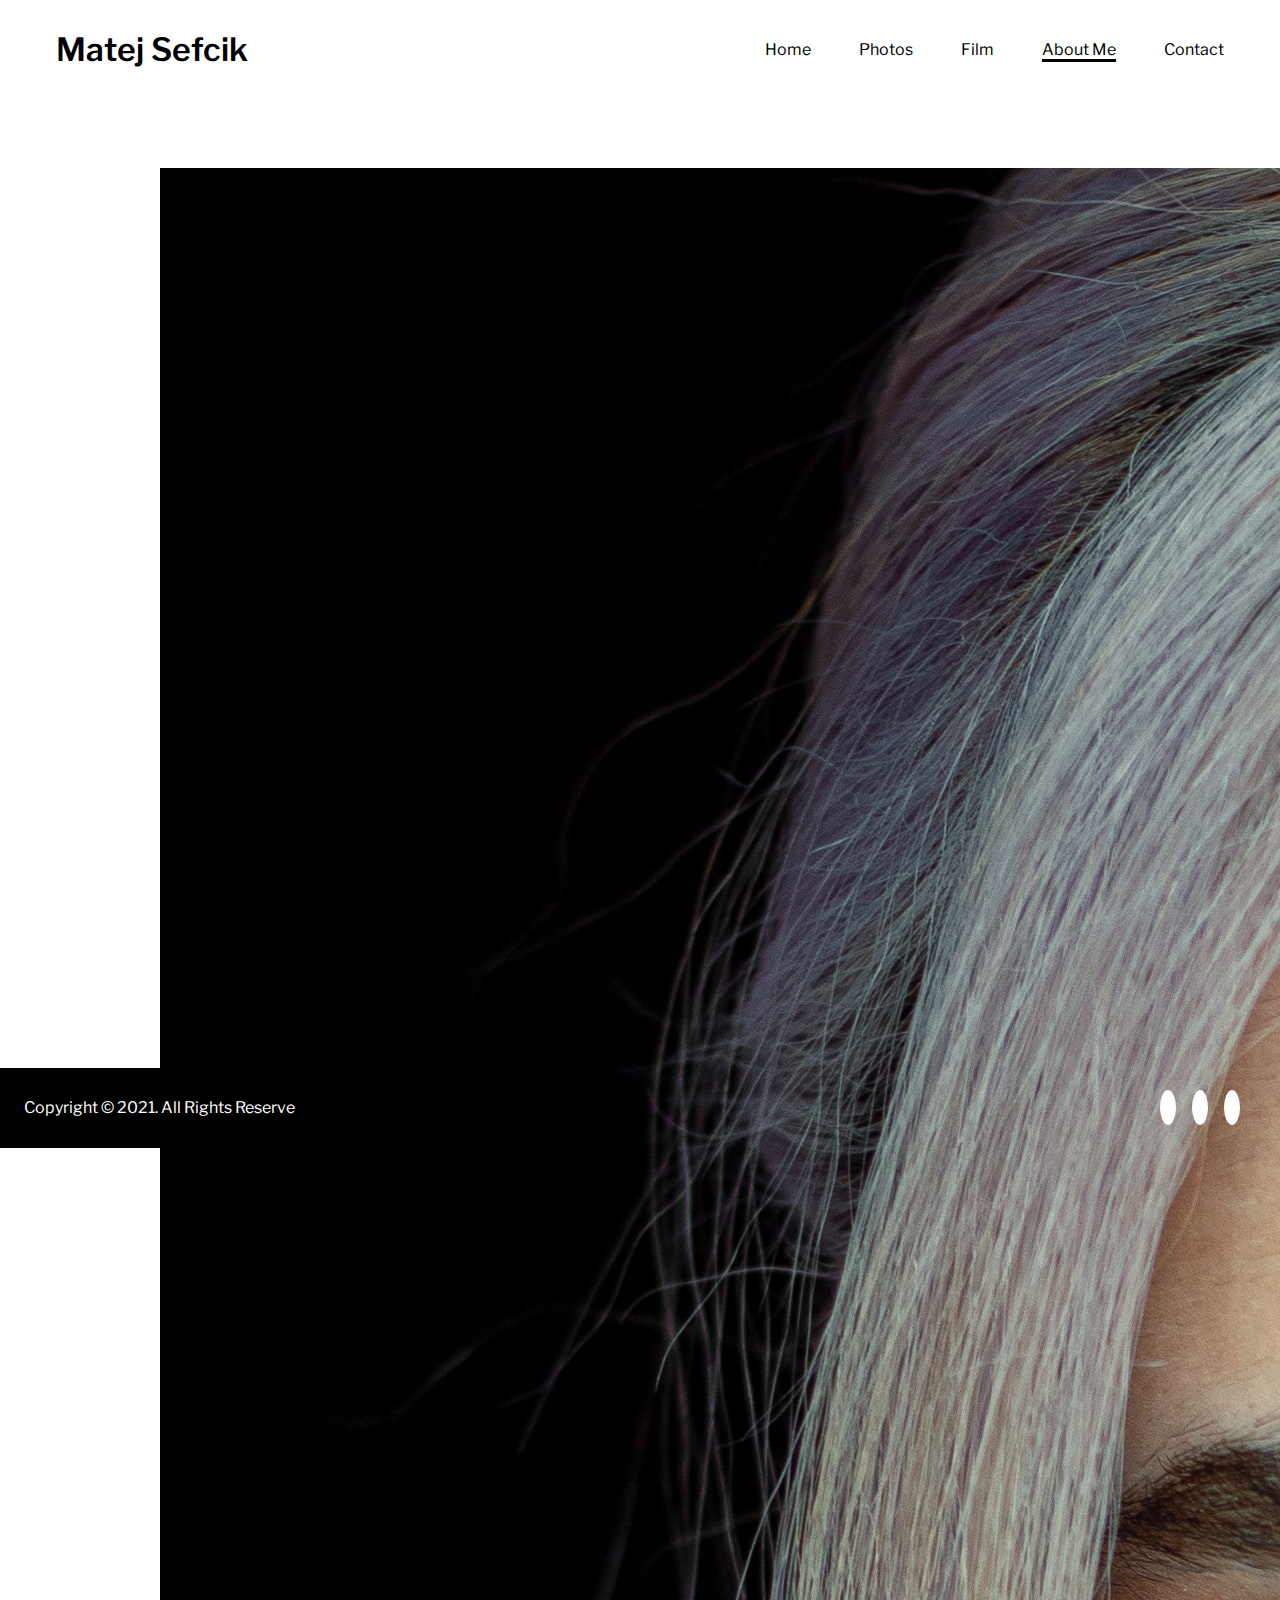
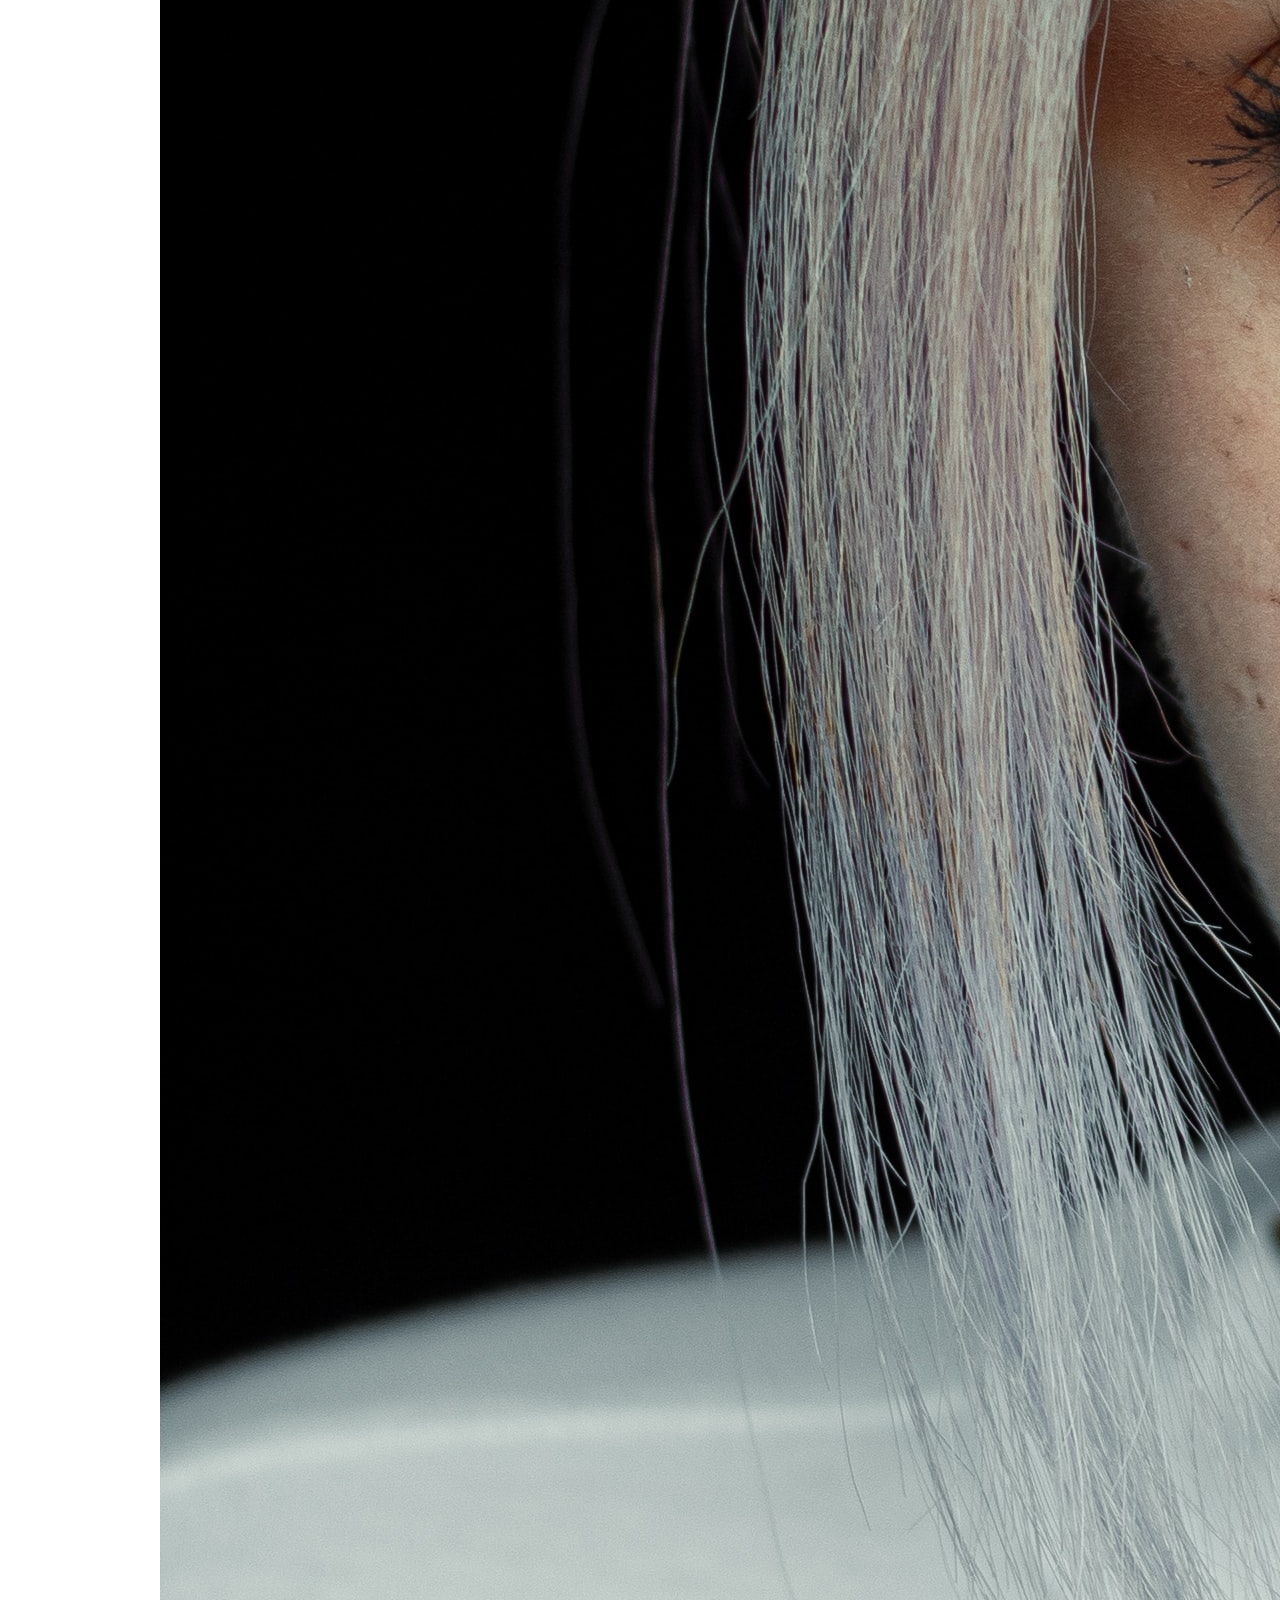
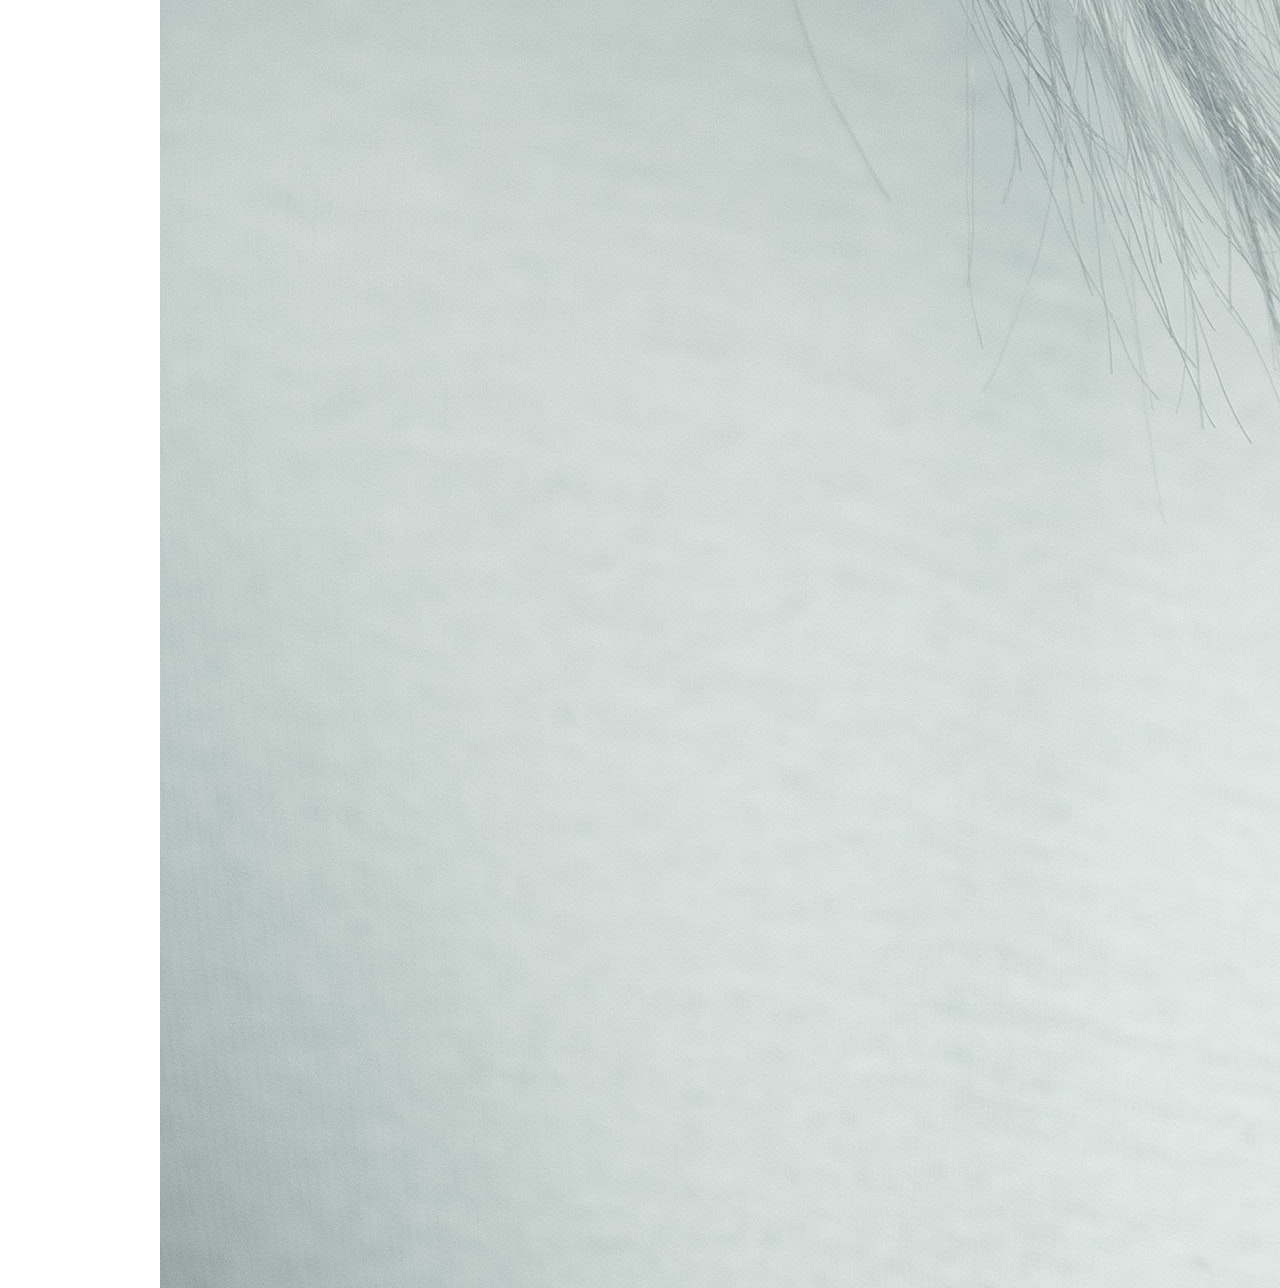
==== aboutme.html @ 53dcc044 "added media query for about me page" ====
<!DOCTYPE html>
<html lang="en">
  <head>
    <meta charset="UTF-8" />
    <meta http-equiv="X-UA-Compatible" content="IE=edge" />
    <meta name="viewport" content="width=device-width, initial-scale=1.0" />
    <!-- Fontawesome -->
    <link
      rel="stylesheet"
      href="https://pro.fontawesome.com/releases/v5.10.0/css/all.css"
      integrity="sha384-AYmEC3Yw5cVb3ZcuHtOA93w35dYTsvhLPVnYs9eStHfGJvOvKxVfELGroGkvsg+p"
      crossorigin="anonymous"
    />
    <!-- Google Fonts -->
    <link rel="preconnect" href="https://fonts.googleapis.com" />
    <link rel="preconnect" href="https://fonts.gstatic.com" crossorigin />
    <link
      href="https://fonts.googleapis.com/css2?family=Libre+Franklin:wght@100;200;300;400;600&display=swap"
      rel="stylesheet"
    />
    <!-- CSS -->
    <link rel="stylesheet" href="style.css" />
    <title>Portraits</title>
  </head>
  <body>
    <!-- Header -->
    <header id="home">
      <div class="container">
        <!-- Navbar -->
        <nav id="main-nav">
          <h1>Matej Sefcik</h1>
          <ul>
            <li><a href="index.html">Home</a></li>
            <li><a href="portraits.html">Photos</a></li>
            <li><a href="film.html">Film</a></li>
            <li><a href="#" class="current">About Me</a></li>
            <li><a href="contact.html">Contact</a></li>
          </ul>
        </nav>
      </div>
    </header>

    <!-- About Me -->
    <section id="aboutme">
      <div class="about">
        <!-- Headshot -->
        <div class="pic">
          <img src="img/portrait.jpg" alt="" />
        </div>
        <!-- About Content -->
        <div class="aboutContent">
          <h1>About Me</h1>
          <p>
            My name is Matej Sefcik and I am a 22 year old photographer and
            videographer based in New Jersey. I've always had a passion for
            documenting my life through photos and videos but it wasn't until
            recently I decided it was the career I wanted to pursue. I have a
            degree in Visual and Sound Media with a concentration in Film
            Production from Seton Hall University. My videography can be found
            on my Instagram @matsefcik as well as other content. I hope to work
            with you soon.
          </p>
        </div>
      </div>
    </section>

    <!-- Footer -->
    <footer id="main-footer">
      <div class="footer-content">
        <p>Copyright &copy; 2021. All Rights Reserve</p>
        <div class="social">
          <a href="https://www.instagram.com/matsefcik/" target="_blank"
            ><i class="fab fa-instagram"></i
          ></a>
          <a href="https://twitter.com/matsefcik" target="_blank"
            ><i class="fab fa-twitter"></i
          ></a>
          <a href="https://www.linkedin.com/in/matejsefcik/" target="_blank"
            ><i class="fab fa-linkedin"></i
          ></a>
        </div>
      </div>
    </footer>
  </body>
</html>
---- style.css ----
/* General Styles */

* {
  margin: 0;
  padding: 0;
}
body {
  font-family: "Libre Franklin", sans-serif;
  line-height: 1.6;
  background: white;
}
a {
  text-decoration: none;
  color: black;
}

ul {
  list-style: none;
}
.container {
  max-width: 1280px;
  padding: 0 1.5rem;
  margin: auto;
}

/* Navbar*/
#index {
  color: white;
  text-align: center;
  background-color: white;
  background: url("/img/background.jpg") no-repeat center right/cover;
  height: 100vh;
}
#home {
  height: 5.5rem;
  color: black;
  text-align: center;
}
#home #main-nav {
  display: flex;
  justify-content: space-between;
  align-items: center;
  padding: 0.5rem;
  color: black;
}
#home #main-nav a {
  border-bottom: 3px transparent solid;
  transition: border-color 0.5s;
  color: black;
}
#home #main-nav a:hover {
  border-color: black;
}
#home #main-nav a.current {
  border-color: black;
}
#main-nav {
  display: flex;
  justify-content: space-between;
  align-items: center;
  padding: 0.5rem;
  color: white;
}
#main-nav h1 {
  padding: 1rem 1.5rem;
  font-weight: 600;
}
#main-nav ul {
  display: flex;
}
#main-nav li {
  padding: 1rem 1.5rem;
}
#main-nav a {
  border-bottom: 3px transparent solid;
  transition: border-color 0.5s;
  color: white;
}
#main-nav a:hover {
  border-color: white;
}
#main-nav a.current {
  border-color: white;
}
.header-content {
  padding-top: 15%;
  font-size: x-large;
  color: white;
}
.btn {
  background-color: black;
  color: white;
  padding: 10px 15px;
  font-size: 15px;
  font-weight: 100;
  display: inline-block;
  margin-top: 1rem;
  cursor: pointer;
  text-decoration: none;
  border-radius: 3px;
  width: 80px;
}

/* Overview */
#overview {
  height: 100vh;
}
.content {
  display: grid;
  grid-template-columns: repeat(2, auto);
}

.content div {
  height: 50vh;
}

.content div img {
  display: block;
  width: 100%;
  height: 100%;
  object-fit: cover;
  overflow: hidden;
}
/* Overlay */
.city-scape {
  position: relative;
}
.portraits {
  position: relative;
}
.landscape {
  position: relative;
}
.automotives {
  position: relative;
}
.image__overlay {
  position: absolute;
  top: 0;
  left: 0;
  width: 100%;
  height: 100%;
  background-color: rgba(0, 0, 0, 0.6);
  color: white;
  opacity: 0;
  transition: 0.3s;
}
.image__title {
  display: flex;
  flex-direction: column;
  justify-content: center;
  align-items: center;
}
.image__overlay:hover {
  opacity: 1;
}

/* Photos */
#city,
#portraits,
#automotives,
#landscape,
#portraits h1 {
  text-align: center;
  margin-top: 5rem;
}

.photos {
  column-count: 3;
  align-items: center;
  padding: 0 5rem 3rem 5rem;
}

.photos img {
  width: 100%;
  height: auto;
  display: block;
  margin: 0 5px 10px 5px;
  cursor: pointer;
}

#close {
  color: white;
  position: absolute;
  top: 10px;
  right: 25px;
  font-size: 35px;
  font-weight: bold;
  cursor: pointer;
}

#lightbox {
  position: fixed;
  z-index: 10000;
  top: 0;
  width: 100%;
  height: 100%;
  background-color: rgba(0, 0, 0, 0.9);
  display: none;
}

#lightbox img {
  width: 50%;
  height: auto;
}

#lightbox.active {
  display: flex;
  justify-content: center;
  align-items: center;
}

/* Category Navbar */
#photomenu {
  display: flex;
  justify-content: center;
  align-items: center;
  height: 6rem;
  color: black;
  background-color: black;
}
#photomenu .photocat {
  padding: 0.5rem;
}
#photomenu ul {
  display: flex;
  justify-content: center;
  align-items: center;
}
#photomenu li {
  padding: 1rem 1.5rem;
}
#photomenu a {
  border-bottom: 3px transparent solid;
  transition: border-color 0.5s;
  color: white;
}
#photomenu a:hover {
  border-color: white;
}
#photomenu a.current {
  border-color: white;
}

/* Unsplash Photos */
#unsplash {
  margin: 20px 0 20px 0;
  text-align: center;
  background-color: white;
}
.image-container {
  column-count: 4;
}
.image-container h1 {
  margin: 20px;
}
.image-container img {
  width: 100%;
  height: auto;
  display: block;
  box-sizing: border-box;
  margin: 0 5px 10px 5px;
}

/* Film */
#film {
  text-align: center;
  height: 100vh;
}
.films {
  column-count: 3;
  align-items: center;
  padding: 3rem 5rem 3rem 5rem;
}
.films video {
  width: 100%;
  height: auto;
  display: block;
  margin: 0 5px 10px 5px;
  cursor: pointer;
}

/* About Me */
#aboutme {
  height: 100vh;
  padding: 0 5rem;
}
.about {
  display: grid;
  grid-template-columns: repeat(2, 1fr);
  margin: 5rem;
}
.pic {
  display: flex;
  justify-content: center;
}
.aboutContent {
  padding: 0 2rem;
}

/* Contact */
#contact {
  display: flex;
  align-items: center;
  justify-content: center;
  background-color: white;
  border-radius: 5px;
  height: 100vh;
}
.contactForm {
  background-color: black;
  border-radius: 5px;
  box-shadow: 0 2px 10px rgba(0, 0, 0, 0.3);
  width: 45%;
}
.contactForm h1 {
  color: white;
  text-align: center;
  margin: 20px 0;
}
.contactForm form {
  padding: 10px 70px;
}
.contactForm label {
  color: white;
  display: block;
  margin-bottom: 5px;
}
.contactForm form input {
  display: inline-block;
  width: 100%;
  padding: 10px;
  font-size: 14px;
  margin-bottom: 15px;
  box-sizing: border-box;
}
.contactForm textarea {
  width: 100%;
  height: 100px;
}

.contactForm button {
  padding: 15px;
  width: 100%;
  background-color: white;
  color: black;
  border: none;
  border-radius: 3px;
  margin: 2rem 0;
}
.contactForm button:hover {
  background-color: rgb(228, 228, 228);
}

/* Footer */
#main-footer {
  color: white;
  height: 2rem;
}
#main-footer .footer-content {
  display: flex;
  justify-content: space-between;
  background-color: black;
  height: 5rem;
  align-items: center;
  padding: 0 1.5rem;
}
#main-footer .footer-content .social .fab {
  margin-right: 1rem;
  background-color: white;
  color: black;
  border-radius: 50%;
  height: 20px;
  width: 20px;
  line-height: 20px;
  text-align: center;
  padding: 0.5rem;
}
#main-footer .footer-content .social .fab:hover {
  background: lightgray;
  color: black;
}
#main-footer .footer-content a {
  color: white;
}

/* Media Queries */

/* Smart Phones */
@media (max-width: 500px) {
  #main-nav {
    flex-direction: column;
    align-items: center;
  }
  #main-nav li {
    padding: 0.8rem;
  }
  .header-content {
    padding-top: 50%;
    line-height: normal;
    font-size: larger;
  }

  /* Photos */
  #home {
    height: 10rem;
    width: 100vw;
  }
  #home li {
    font-size: small;
  }
  #photomenu {
    height: 3rem;
    color: black;
    background-color: black;
  }
  #photomenu li {
    padding: 1rem 0.5rem;
    font-size: x-small;
  }
  #home {
    display: block;
  }
  .photos {
    height: 100vh;
    padding: 0 1rem;
    column-count: 2;
  }
  .photos img {
    margin: 1px;
  }

  /* Films */
  .films {
    height: 100vh;
    padding: 0 0.5rem;
    column-count: 2;
  }
  .films video {
    margin: 1px 1px 5px 1px;
  }

  /* About Me */
  #aboutme {
    height: 100%;
    display: flex;
    justify-content: center;
    align-items: start;
  }
  .about {
    display: grid;
    grid-template-columns: 1fr;
    margin: 1rem;
  }
  .pic img {
    width: 350px;
    height: 100%;
  }
  .aboutContent {
    padding: 1rem;
  }
  .aboutContent h1 {
    text-align: center;
  }

  /* Form */
  #contact {
    display: flex;
    align-items: center;
    justify-content: center;
    background-color: white;
    border-radius: 5px;
    height: 100vh;
  }
  /* .contactForm {
    background-color: black;
    border-radius: 5px;
    box-shadow: 0 2px 10px rgba(0, 0, 0, 0.3);
    width: 45%;
  }
  .contactForm h1 {
    color: white;
    text-align: center;
    margin: 20px 0;
  }
  .contactForm form {
    padding: 10px 70px;
  }
  .contactForm label {
    color: white;
    display: block;
    margin-bottom: 5px;
  }
  .contactForm form input {
    display: inline-block;
    width: 100%;
    padding: 10px;
    font-size: 14px;
    margin-bottom: 15px;
    box-sizing: border-box;
  }
  .contactForm textarea {
    width: 100%;
    height: 100px;
  }
  
  .contactForm button {
    padding: 15px;
    width: 100%;
    background-color: white;
    color: black;
    border: none;
    border-radius: 3px;
    margin: 2rem 0;
  }
  .contactForm button:hover {
    background-color: rgb(228, 228, 228);
  } */
}

/* Tablet */
@media (max-width: 768px) {
}
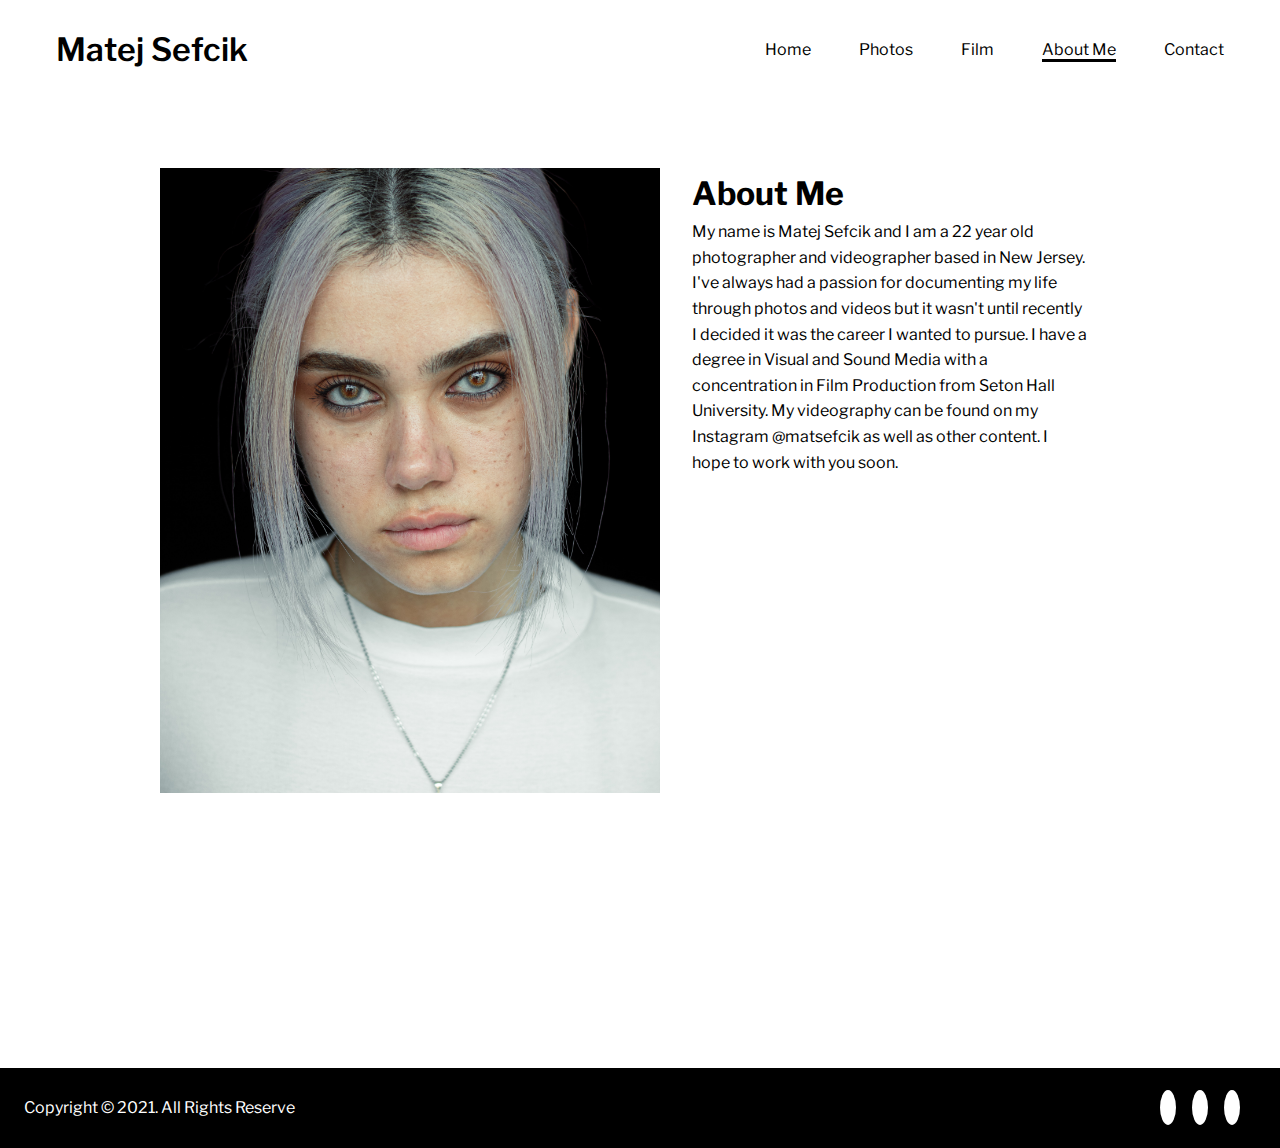
==== commit fe63fb42: "fixed all titles and cleaned up film page" ====
--- a/aboutme.html
+++ b/aboutme.html
@@ -20,7 +20,7 @@
     />
     <!-- CSS -->
     <link rel="stylesheet" href="style.css" />
-    <title>Portraits</title>
+    <title>Matej Sefcik</title>
   </head>
   <body>
     <!-- Header -->
--- a/style.css
+++ b/style.css
@@ -1,5 +1,4 @@
 /* General Styles */
-
 * {
   margin: 0;
   padding: 0;
@@ -13,7 +12,6 @@
   text-decoration: none;
   color: black;
 }
-
 ul {
   list-style: none;
 }
@@ -83,94 +81,32 @@
   border-color: white;
 }
 .header-content {
-  padding-top: 15%;
+  padding-top: 20%;
   font-size: x-large;
   color: white;
 }
-.btn {
-  background-color: black;
-  color: white;
-  padding: 10px 15px;
-  font-size: 15px;
-  font-weight: 100;
-  display: inline-block;
-  margin-top: 1rem;
-  cursor: pointer;
-  text-decoration: none;
-  border-radius: 3px;
-  width: 80px;
-}
-
-/* Overview */
-#overview {
-  height: 100vh;
-}
-.content {
-  display: grid;
-  grid-template-columns: repeat(2, auto);
-}
-
-.content div {
-  height: 50vh;
-}
-
-.content div img {
-  display: block;
-  width: 100%;
-  height: 100%;
-  object-fit: cover;
-  overflow: hidden;
-}
-/* Overlay */
-.city-scape {
-  position: relative;
-}
-.portraits {
-  position: relative;
-}
-.landscape {
-  position: relative;
-}
-.automotives {
-  position: relative;
-}
-.image__overlay {
-  position: absolute;
-  top: 0;
-  left: 0;
-  width: 100%;
-  height: 100%;
-  background-color: rgba(0, 0, 0, 0.6);
-  color: white;
-  opacity: 0;
-  transition: 0.3s;
-}
-.image__title {
-  display: flex;
-  flex-direction: column;
-  justify-content: center;
-  align-items: center;
-}
-.image__overlay:hover {
-  opacity: 1;
+/* Media Query */
+@media (max-width: 500px) {
+  #main-nav {
+    flex-direction: column;
+    align-items: center;
+  }
+  #main-nav li {
+    padding: 0.8rem;
+  }
+  .header-content {
+    padding-top: 50%;
+    line-height: normal;
+    font-size: larger;
+  }
 }
 
 /* Photos */
-#city,
-#portraits,
-#automotives,
-#landscape,
-#portraits h1 {
-  text-align: center;
-  margin-top: 5rem;
-}
-
 .photos {
   column-count: 3;
   align-items: center;
   padding: 0 5rem 3rem 5rem;
 }
-
 .photos img {
   width: 100%;
   height: auto;
@@ -178,7 +114,6 @@
   margin: 0 5px 10px 5px;
   cursor: pointer;
 }
-
 #close {
   color: white;
   position: absolute;
@@ -188,7 +123,6 @@
   font-weight: bold;
   cursor: pointer;
 }
-
 #lightbox {
   position: fixed;
   z-index: 10000;
@@ -198,19 +132,16 @@
   background-color: rgba(0, 0, 0, 0.9);
   display: none;
 }
-
 #lightbox img {
   width: 50%;
   height: auto;
 }
-
 #lightbox.active {
   display: flex;
   justify-content: center;
   align-items: center;
 }
-
-/* Category Navbar */
+/* Photos Category Navbar */
 #photomenu {
   display: flex;
   justify-content: center;
@@ -218,6 +149,7 @@
   height: 6rem;
   color: black;
   background-color: black;
+  margin-bottom: 2rem;
 }
 #photomenu .photocat {
   padding: 0.5rem;
@@ -241,25 +173,35 @@
 #photomenu a.current {
   border-color: white;
 }
-
-/* Unsplash Photos */
-#unsplash {
-  margin: 20px 0 20px 0;
-  text-align: center;
-  background-color: white;
-}
-.image-container {
-  column-count: 4;
-}
-.image-container h1 {
-  margin: 20px;
-}
-.image-container img {
-  width: 100%;
-  height: auto;
-  display: block;
-  box-sizing: border-box;
-  margin: 0 5px 10px 5px;
+/* Media Query */
+@media (max-width: 500px) {
+  #home {
+    height: 10rem;
+    width: 100vw;
+  }
+  #home li {
+    font-size: small;
+  }
+  #photomenu {
+    height: 3rem;
+    color: black;
+    background-color: black;
+  }
+  #photomenu li {
+    padding: 1rem 0.5rem;
+    font-size: x-small;
+  }
+  #home {
+    display: block;
+  }
+  .photos {
+    height: 100vh;
+    padding: 0 1rem;
+    column-count: 2;
+  }
+  .photos img {
+    margin: 1px;
+  }
 }
 
 /* Film */
@@ -279,6 +221,17 @@
   margin: 0 5px 10px 5px;
   cursor: pointer;
 }
+/* Media Query */
+@media (max-width: 500px) {
+  .films {
+    height: 100vh;
+    padding: 0 0.5rem;
+    column-count: 2;
+  }
+  .films video {
+    margin: 1px 1px 5px 1px;
+  }
+}
 
 /* About Me */
 #aboutme {
@@ -294,8 +247,36 @@
   display: flex;
   justify-content: center;
 }
+.pic img {
+  width: 500px;
+  height: auto;
+}
 .aboutContent {
   padding: 0 2rem;
+}
+/* Media Query */
+@media (max-width: 500px) {
+  #aboutme {
+    height: 100%;
+    display: flex;
+    justify-content: center;
+    align-items: start;
+  }
+  .about {
+    display: grid;
+    grid-template-columns: 1fr;
+    margin: 1rem;
+  }
+  .pic img {
+    width: 350px;
+    height: 100%;
+  }
+  .aboutContent {
+    padding: 1rem;
+  }
+  .aboutContent h1 {
+    text-align: center;
+  }
 }
 
 /* Contact */
@@ -338,7 +319,6 @@
   width: 100%;
   height: 100px;
 }
-
 .contactForm button {
   padding: 15px;
   width: 100%;
@@ -350,6 +330,29 @@
 }
 .contactForm button:hover {
   background-color: rgb(228, 228, 228);
+}
+/* Media Query */
+@media (max-width: 500px) {
+  #contact {
+    align-items: start;
+    justify-content: center;
+    margin-top: 2rem;
+  }
+  .contactForm {
+    width: 350px;
+  }
+  .contactForm h1 {
+    margin: 15px 0;
+  }
+  .contactForm form {
+    padding: 1rem;
+  }
+  .contactForm form input {
+    padding: 8px;
+  }
+  .contactForm button {
+    margin: 1rem 0;
+  }
 }
 
 /* Footer */
@@ -383,141 +386,17 @@
 #main-footer .footer-content a {
   color: white;
 }
-
-/* Media Queries */
-
-/* Smart Phones */
-@media (max-width: 500px) {
-  #main-nav {
+/* Media Query */
+@media (max-width: 500px) {
+  #main-footer {
+    height: 6rem;
+  }
+  #main-footer .footer-content {
     flex-direction: column;
-    align-items: center;
-  }
-  #main-nav li {
-    padding: 0.8rem;
-  }
-  .header-content {
-    padding-top: 50%;
-    line-height: normal;
-    font-size: larger;
-  }
-
-  /* Photos */
-  #home {
-    height: 10rem;
-    width: 100vw;
-  }
-  #home li {
-    font-size: small;
-  }
-  #photomenu {
-    height: 3rem;
-    color: black;
-    background-color: black;
-  }
-  #photomenu li {
-    padding: 1rem 0.5rem;
-    font-size: x-small;
-  }
-  #home {
-    display: block;
-  }
-  .photos {
-    height: 100vh;
-    padding: 0 1rem;
-    column-count: 2;
-  }
-  .photos img {
-    margin: 1px;
-  }
-
-  /* Films */
-  .films {
-    height: 100vh;
-    padding: 0 0.5rem;
-    column-count: 2;
-  }
-  .films video {
-    margin: 1px 1px 5px 1px;
-  }
-
-  /* About Me */
-  #aboutme {
-    height: 100%;
-    display: flex;
     justify-content: center;
-    align-items: start;
-  }
-  .about {
-    display: grid;
-    grid-template-columns: 1fr;
-    margin: 1rem;
-  }
-  .pic img {
-    width: 350px;
-    height: 100%;
-  }
-  .aboutContent {
-    padding: 1rem;
-  }
-  .aboutContent h1 {
-    text-align: center;
-  }
-
-  /* Form */
-  #contact {
-    display: flex;
-    align-items: center;
-    justify-content: center;
-    background-color: white;
-    border-radius: 5px;
-    height: 100vh;
-  }
-  /* .contactForm {
-    background-color: black;
-    border-radius: 5px;
-    box-shadow: 0 2px 10px rgba(0, 0, 0, 0.3);
-    width: 45%;
-  }
-  .contactForm h1 {
-    color: white;
-    text-align: center;
-    margin: 20px 0;
-  }
-  .contactForm form {
-    padding: 10px 70px;
-  }
-  .contactForm label {
-    color: white;
-    display: block;
-    margin-bottom: 5px;
-  }
-  .contactForm form input {
-    display: inline-block;
-    width: 100%;
-    padding: 10px;
-    font-size: 14px;
-    margin-bottom: 15px;
-    box-sizing: border-box;
-  }
-  .contactForm textarea {
-    width: 100%;
-    height: 100px;
-  }
-  
-  .contactForm button {
-    padding: 15px;
-    width: 100%;
-    background-color: white;
-    color: black;
-    border: none;
-    border-radius: 3px;
-    margin: 2rem 0;
-  }
-  .contactForm button:hover {
-    background-color: rgb(228, 228, 228);
-  } */
-}
-
-/* Tablet */
-@media (max-width: 768px) {
-}
+    height: 6rem;
+  }
+  #main-footer .footer-content .social .fab {
+    margin-top: 0.5rem;
+  }
+}
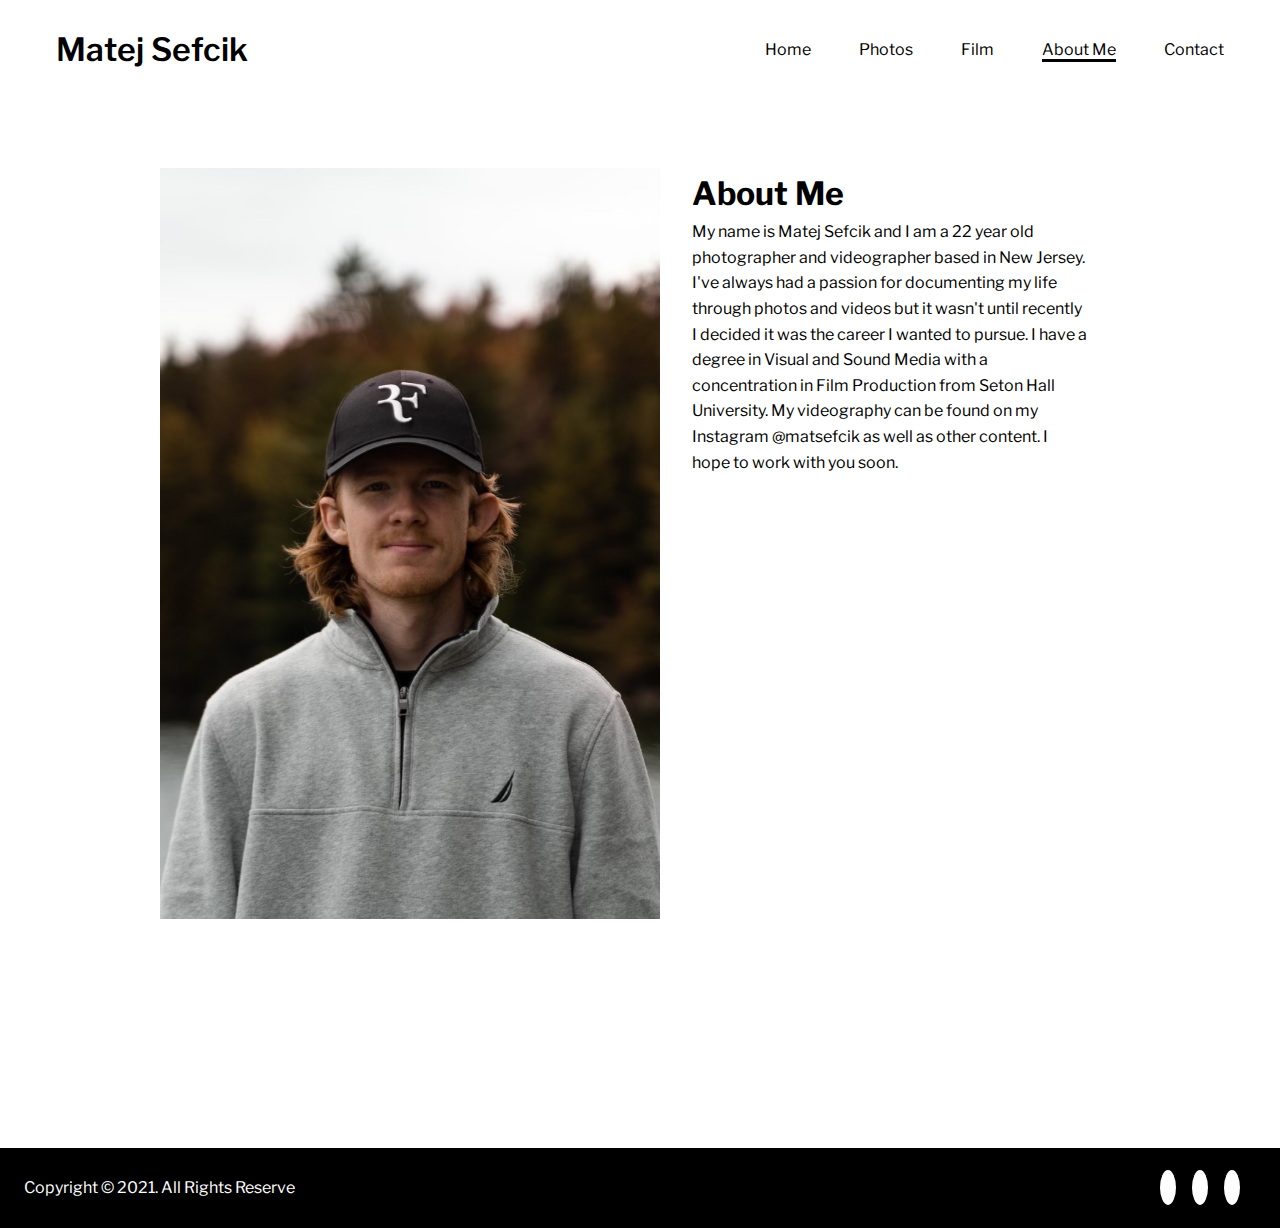
==== commit b0394f68: "added loading lazy on city page" ====
--- a/aboutme.html
+++ b/aboutme.html
@@ -45,7 +45,7 @@
       <div class="about">
         <!-- Headshot -->
         <div class="pic">
-          <img src="img/portrait.jpg" alt="" />
+          <img src="img/matejPic.jpg" alt="" />
         </div>
         <!-- About Content -->
         <div class="aboutContent">
--- a/style.css
+++ b/style.css
@@ -81,7 +81,7 @@
   border-color: white;
 }
 .header-content {
-  padding-top: 20%;
+  padding-top: 10%;
   font-size: x-large;
   color: white;
 }
@@ -195,12 +195,12 @@
     display: block;
   }
   .photos {
-    height: 100vh;
+    height: 100%;
     padding: 0 1rem;
     column-count: 2;
   }
   .photos img {
-    margin: 1px;
+    margin: 1px 1px 5px 1px;
   }
 }
 
@@ -367,6 +367,7 @@
   height: 5rem;
   align-items: center;
   padding: 0 1.5rem;
+  margin-top: 5rem;
 }
 #main-footer .footer-content .social .fab {
   margin-right: 1rem;
@@ -390,6 +391,7 @@
 @media (max-width: 500px) {
   #main-footer {
     height: 6rem;
+    margin-top: 1rem;
   }
   #main-footer .footer-content {
     flex-direction: column;
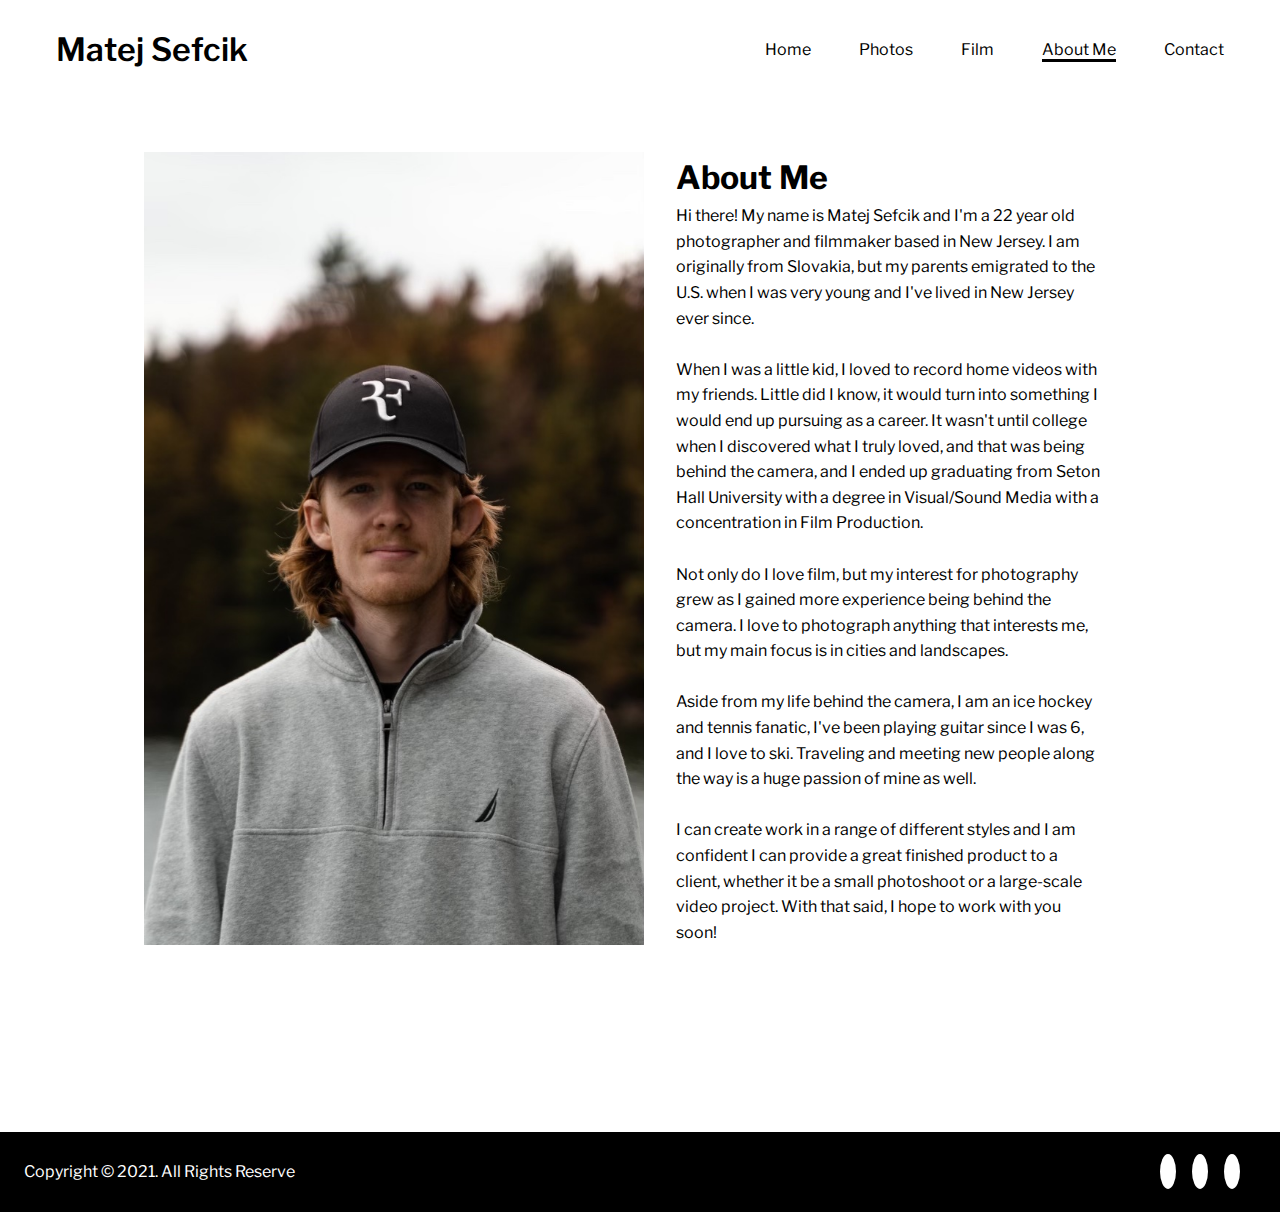
==== commit 896a9ff8: "changed about me bio and styling" ====
--- a/aboutme.html
+++ b/aboutme.html
@@ -51,14 +51,40 @@
         <div class="aboutContent">
           <h1>About Me</h1>
           <p>
-            My name is Matej Sefcik and I am a 22 year old photographer and
-            videographer based in New Jersey. I've always had a passion for
-            documenting my life through photos and videos but it wasn't until
-            recently I decided it was the career I wanted to pursue. I have a
-            degree in Visual and Sound Media with a concentration in Film
-            Production from Seton Hall University. My videography can be found
-            on my Instagram @matsefcik as well as other content. I hope to work
-            with you soon.
+            Hi there! My name is Matej Sefcik and I'm a 22 year old photographer
+            and filmmaker based in New Jersey. I am originally from Slovakia,
+            but my parents emigrated to the U.S. when I was very young and I've
+            lived in New Jersey ever since.
+          </p>
+          <br />
+          <p>
+            When I was a little kid, I loved to record home videos with my
+            friends. Little did I know, it would turn into something I would end
+            up pursuing as a career. It wasn't until college when I discovered
+            what I truly loved, and that was being behind the camera, and I
+            ended up graduating from Seton Hall University with a degree in
+            Visual/Sound Media with a concentration in Film Production.
+          </p>
+          <br />
+          <p>
+            Not only do I love film, but my interest for photography grew as I
+            gained more experience being behind the camera. I love to photograph
+            anything that interests me, but my main focus is in cities and
+            landscapes.
+          </p>
+          <br />
+          <p>
+            Aside from my life behind the camera, I am an ice hockey and
+            tennis fanatic, I've been playing guitar since I was 6, and I love
+            to ski. Traveling and meeting new people along the way is a huge
+            passion of mine as well.
+          </p>
+          <br />
+          <p>
+            I can create work in a range of different styles and I am confident
+            I can provide a great finished product to a client, whether it be a
+            small photoshoot or a large-scale video project. With that said, I
+            hope to work with you soon!
           </p>
         </div>
       </div>
--- a/style.css
+++ b/style.css
@@ -26,7 +26,7 @@
   color: white;
   text-align: center;
   background-color: white;
-  background: url("/img/background.jpg") no-repeat center right/cover;
+  background: url("/img/home.jpg") no-repeat center right/cover;
   height: 100vh;
 }
 #home {
@@ -83,6 +83,10 @@
 .header-content {
   padding-top: 10%;
   font-size: x-large;
+  color: white;
+}
+.header-content h6 {
+  font-weight: 200;
   color: white;
 }
 /* Media Query */
@@ -241,7 +245,7 @@
 .about {
   display: grid;
   grid-template-columns: repeat(2, 1fr);
-  margin: 5rem;
+  margin: 4rem;
 }
 .pic {
   display: flex;
@@ -253,6 +257,9 @@
 }
 .aboutContent {
   padding: 0 2rem;
+}
+.aboutContent p {
+  text-align: left;
 }
 /* Media Query */
 @media (max-width: 500px) {
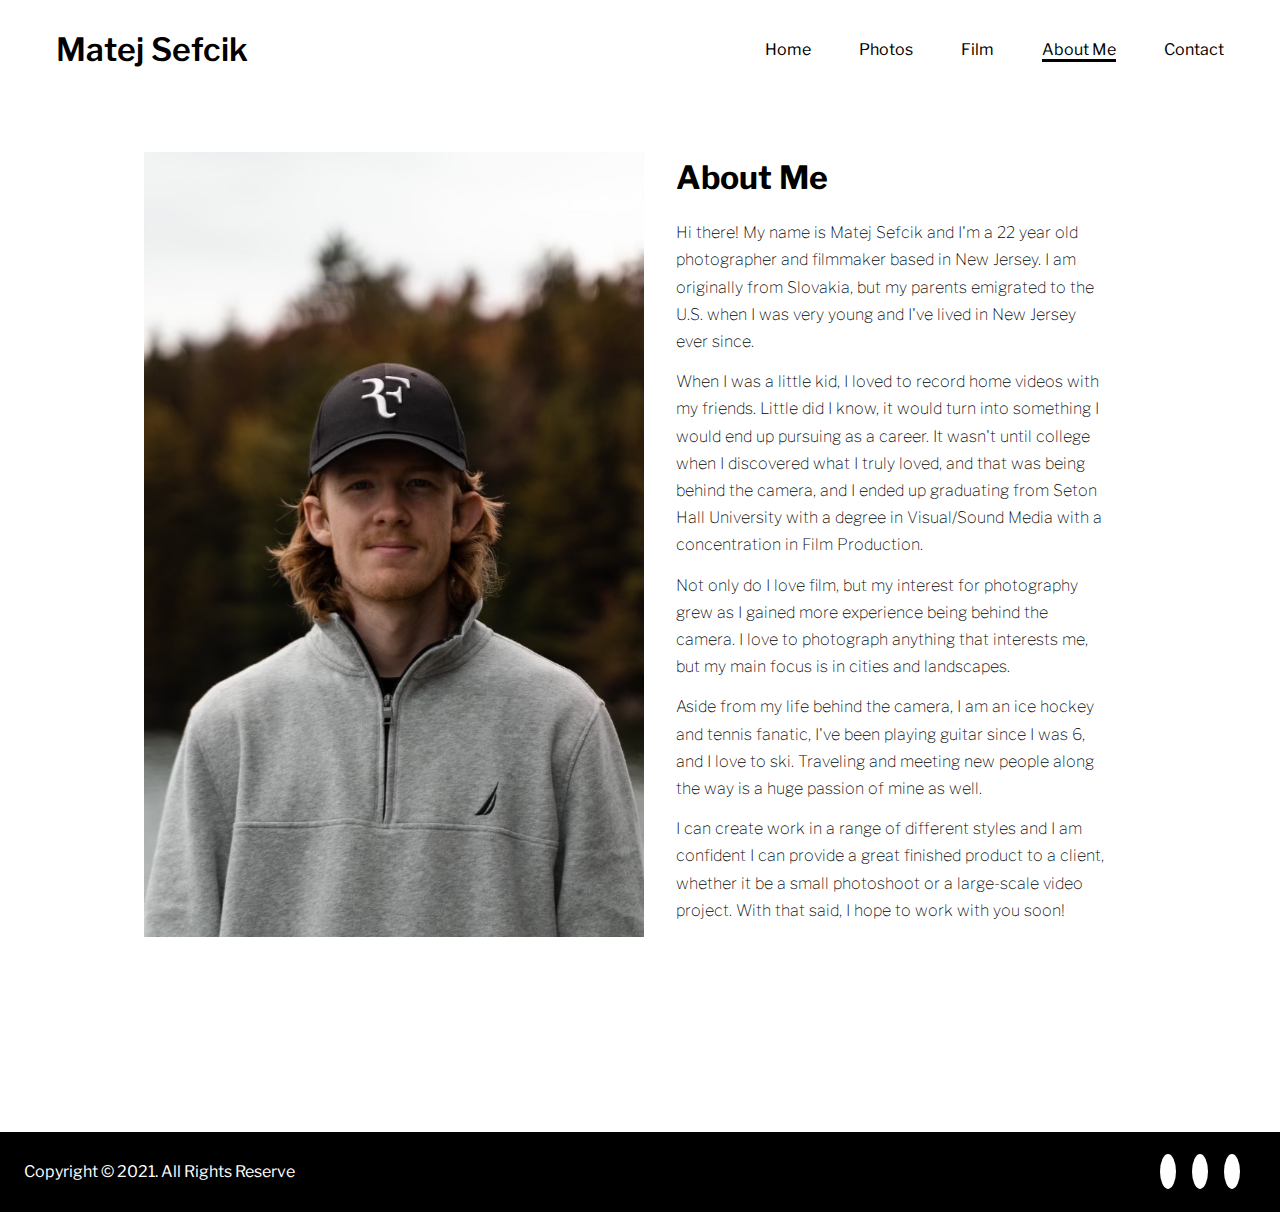
==== commit c88328ce: "changed about me page" ====
--- a/aboutme.html
+++ b/aboutme.html
@@ -56,7 +56,6 @@
             but my parents emigrated to the U.S. when I was very young and I've
             lived in New Jersey ever since.
           </p>
-          <br />
           <p>
             When I was a little kid, I loved to record home videos with my
             friends. Little did I know, it would turn into something I would end
@@ -65,21 +64,18 @@
             ended up graduating from Seton Hall University with a degree in
             Visual/Sound Media with a concentration in Film Production.
           </p>
-          <br />
           <p>
             Not only do I love film, but my interest for photography grew as I
             gained more experience being behind the camera. I love to photograph
             anything that interests me, but my main focus is in cities and
             landscapes.
           </p>
-          <br />
           <p>
             Aside from my life behind the camera, I am an ice hockey and
             tennis fanatic, I've been playing guitar since I was 6, and I love
             to ski. Traveling and meeting new people along the way is a huge
             passion of mine as well.
           </p>
-          <br />
           <p>
             I can create work in a range of different styles and I am confident
             I can provide a great finished product to a client, whether it be a
--- a/style.css
+++ b/style.css
@@ -26,7 +26,7 @@
   color: white;
   text-align: center;
   background-color: white;
-  background: url("/img/home.jpg") no-repeat center right/cover;
+  background: url("/img/home.jpg") no-repeat center left/cover;
   height: 100vh;
 }
 #home {
@@ -81,16 +81,34 @@
   border-color: white;
 }
 .header-content {
-  padding-top: 10%;
+  padding-top: 3%;
   font-size: x-large;
   color: white;
+  display: flex;
+  flex-direction: column;
+  justify-content: center;
+  align-items: center;
+}
+.boxOne {
+  width: 60%;
+  background-color: rgba(255, 255, 255, 0.9);
+  color: black;
+  margin-bottom: 0.5rem;
+}
+.boxTwo {
+  width: 50%;
+  background-color: rgba(255, 255, 255, 0.9);
+  color: black;
 }
 .header-content h6 {
   font-weight: 200;
-  color: white;
-}
-/* Media Query */
-@media (max-width: 500px) {
+  color: black;
+}
+/* Media Query */
+@media (max-width: 500px) {
+  #index {
+    background-size: 350%;
+  }
   #main-nav {
     flex-direction: column;
     align-items: center;
@@ -99,9 +117,15 @@
     padding: 0.8rem;
   }
   .header-content {
-    padding-top: 50%;
+    padding-top: 20%;
     line-height: normal;
-    font-size: larger;
+    font-size: medium;
+  }
+  .boxOne {
+    width: 80%;
+  }
+  .boxTwo {
+    width: 70%;
   }
 }
 
@@ -109,13 +133,13 @@
 .photos {
   column-count: 3;
   align-items: center;
-  padding: 0 5rem 3rem 5rem;
+  padding: 0 4rem 3rem 4rem;
 }
 .photos img {
   width: 100%;
   height: auto;
   display: block;
-  margin: 0 5px 10px 5px;
+  margin: 0 1px 10px 1px;
   cursor: pointer;
 }
 #close {
@@ -258,8 +282,14 @@
 .aboutContent {
   padding: 0 2rem;
 }
+.aboutContent h1 {
+  margin-bottom: 1rem;
+}
 .aboutContent p {
   text-align: left;
+  line-height: 1.7em;
+  margin-bottom: 13px;
+  font-weight: 100;
 }
 /* Media Query */
 @media (max-width: 500px) {
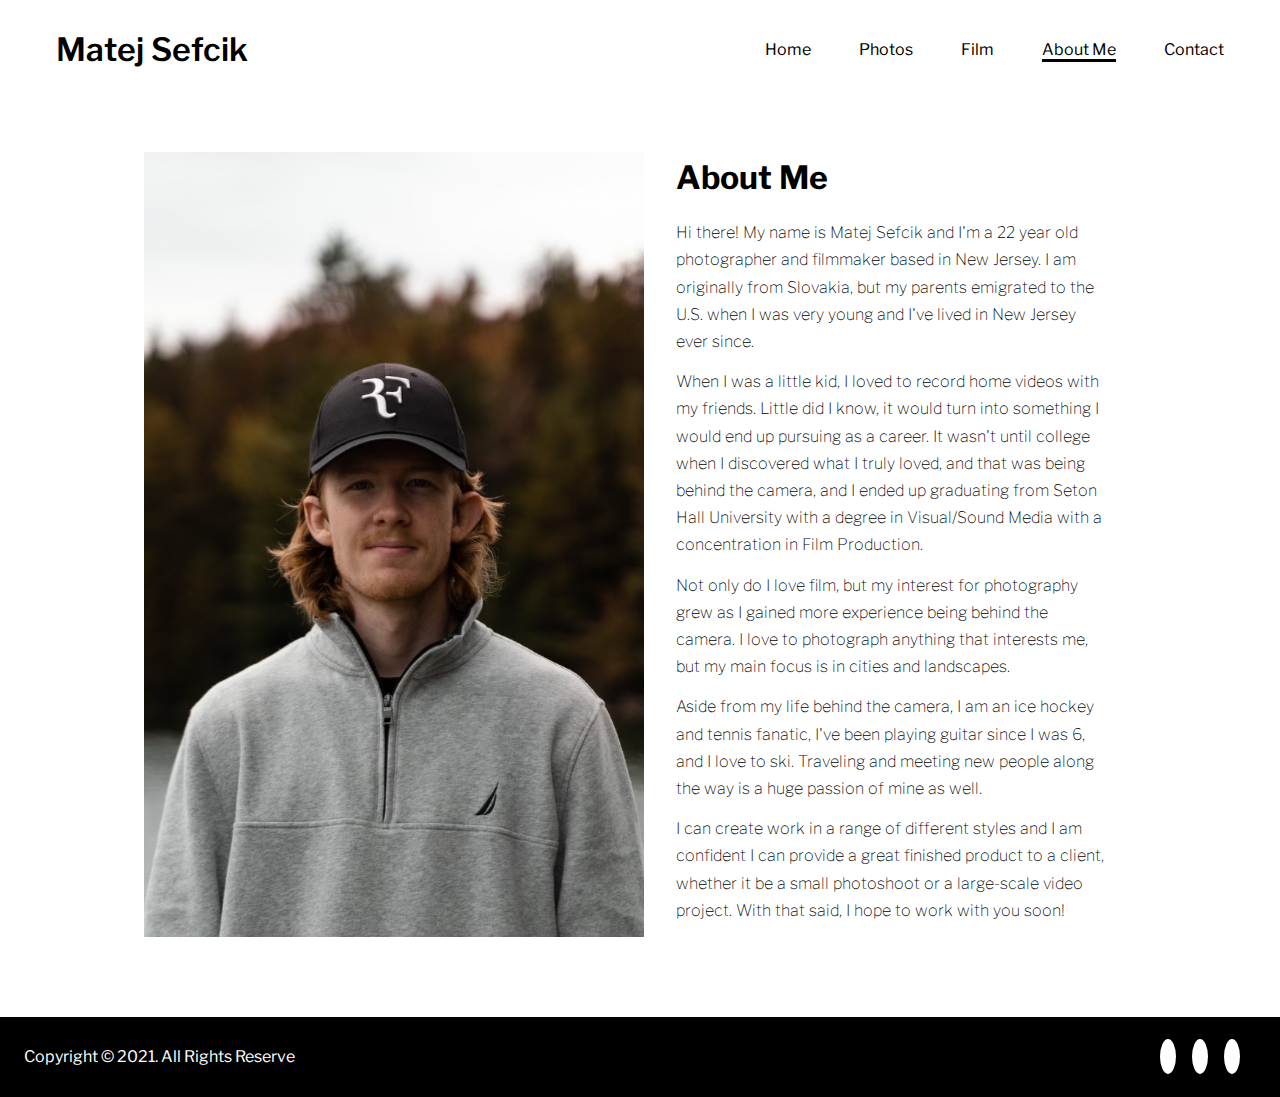
==== commit c4fd1bc6: "fixed acouple styling errors and made title into a link on all pages" ====
--- a/aboutme.html
+++ b/aboutme.html
@@ -28,7 +28,7 @@
       <div class="container">
         <!-- Navbar -->
         <nav id="main-nav">
-          <h1>Matej Sefcik</h1>
+          <h1><a href="index.html">Matej Sefcik</a></h1>
           <ul>
             <li><a href="index.html">Home</a></li>
             <li><a href="portraits.html">Photos</a></li>
--- a/style.css
+++ b/style.css
@@ -26,7 +26,7 @@
   color: white;
   text-align: center;
   background-color: white;
-  background: url("/img/home.jpg") no-repeat center left/cover;
+  background: url("/img/home.jpg") no-repeat center center/cover;
   height: 100vh;
 }
 #home {
@@ -39,17 +39,23 @@
   justify-content: space-between;
   align-items: center;
   padding: 0.5rem;
-  color: black;
+  color: white;
+}
+#index #main-nav a {
+  color: white;
 }
 #home #main-nav a {
+  color: black;
+}
+#home #main-nav ul li a {
   border-bottom: 3px transparent solid;
   transition: border-color 0.5s;
   color: black;
 }
-#home #main-nav a:hover {
+#home #main-nav ul li a:hover {
   border-color: black;
 }
-#home #main-nav a.current {
+#home #main-nav ul li a.current {
   border-color: black;
 }
 #main-nav {
@@ -74,10 +80,10 @@
   transition: border-color 0.5s;
   color: white;
 }
-#main-nav a:hover {
+#main-nav ul li a:hover {
   border-color: white;
 }
-#main-nav a.current {
+#main-nav ul li a.current {
   border-color: white;
 }
 .header-content {
@@ -105,10 +111,7 @@
   color: black;
 }
 /* Media Query */
-@media (max-width: 500px) {
-  #index {
-    background-size: 350%;
-  }
+@media (max-width: 550px) {
   #main-nav {
     flex-direction: column;
     align-items: center;
@@ -119,10 +122,10 @@
   .header-content {
     padding-top: 20%;
     line-height: normal;
-    font-size: medium;
+    font-size: small;
   }
   .boxOne {
-    width: 80%;
+    width: 75%;
   }
   .boxTwo {
     width: 70%;
@@ -263,7 +266,7 @@
 
 /* About Me */
 #aboutme {
-  height: 100vh;
+  height: 100%;
   padding: 0 5rem;
 }
 .about {
@@ -315,6 +318,17 @@
     text-align: center;
   }
 }
+@media (max-height: 380px) {
+  .pic img {
+    width: 500px;
+    height: auto;
+  }
+  .about {
+    display: grid;
+    grid-template-columns: 1fr;
+    margin: 4rem;
+  }
+}
 
 /* Contact */
 #contact {
@@ -323,7 +337,7 @@
   justify-content: center;
   background-color: white;
   border-radius: 5px;
-  height: 100vh;
+  height: 100%;
 }
 .contactForm {
   background-color: black;
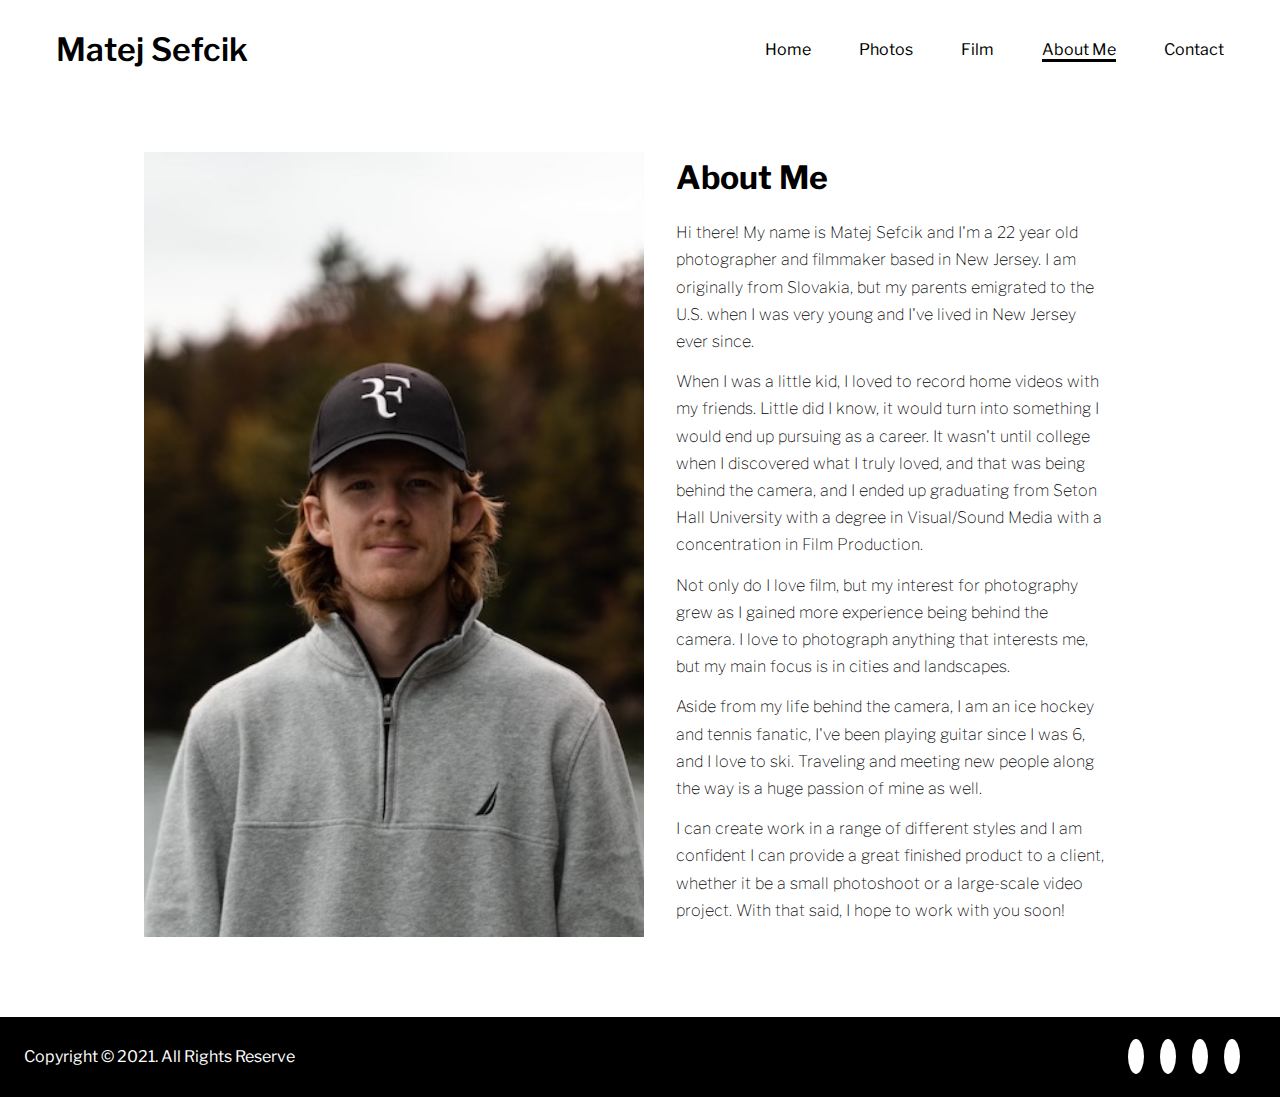
==== commit 92b4b881: "added youtube link to all pages and changed margin top on contact form" ====
--- a/aboutme.html
+++ b/aboutme.html
@@ -97,6 +97,11 @@
           <a href="https://twitter.com/matsefcik" target="_blank"
             ><i class="fab fa-twitter"></i
           ></a>
+          <a
+            href="https://www.youtube.com/channel/UCXAUVZzv0HRD_ZkvSxEnAdQ"
+            target="_blank"
+            ><i class="fab fa-youtube"></i
+          ></a>
           <a href="https://www.linkedin.com/in/matejsefcik/" target="_blank"
             ><i class="fab fa-linkedin"></i
           ></a>
--- a/style.css
+++ b/style.css
@@ -237,30 +237,33 @@
 
 /* Film */
 #film {
+  height: 100%;
+  display: grid;
+  grid-template-columns: repeat(2, 1fr);
+}
+.films {
+  padding: 3rem 5rem 3rem 5rem;
   text-align: center;
-  height: 100vh;
-}
-.films {
-  column-count: 3;
-  align-items: center;
-  padding: 3rem 5rem 3rem 5rem;
 }
 .films video {
-  width: 100%;
+  width: 500px;
   height: auto;
-  display: block;
-  margin: 0 5px 10px 5px;
   cursor: pointer;
 }
+.films p {
+  font-weight: 100;
+}
 /* Media Query */
 @media (max-width: 500px) {
+  #film {
+    height: 100%;
+    grid-template-columns: 1fr;
+  }
   .films {
-    height: 100vh;
     padding: 0 0.5rem;
-    column-count: 2;
   }
   .films video {
-    margin: 1px 1px 5px 1px;
+    width: 100%;
   }
 }
 
@@ -344,6 +347,7 @@
   border-radius: 5px;
   box-shadow: 0 2px 10px rgba(0, 0, 0, 0.3);
   width: 45%;
+  margin-top: 3rem;
 }
 .contactForm h1 {
   color: white;
@@ -387,10 +391,11 @@
   #contact {
     align-items: start;
     justify-content: center;
-    margin-top: 2rem;
+    margin-top: 1rem;
   }
   .contactForm {
     width: 350px;
+    margin-top: 0;
   }
   .contactForm h1 {
     margin: 15px 0;
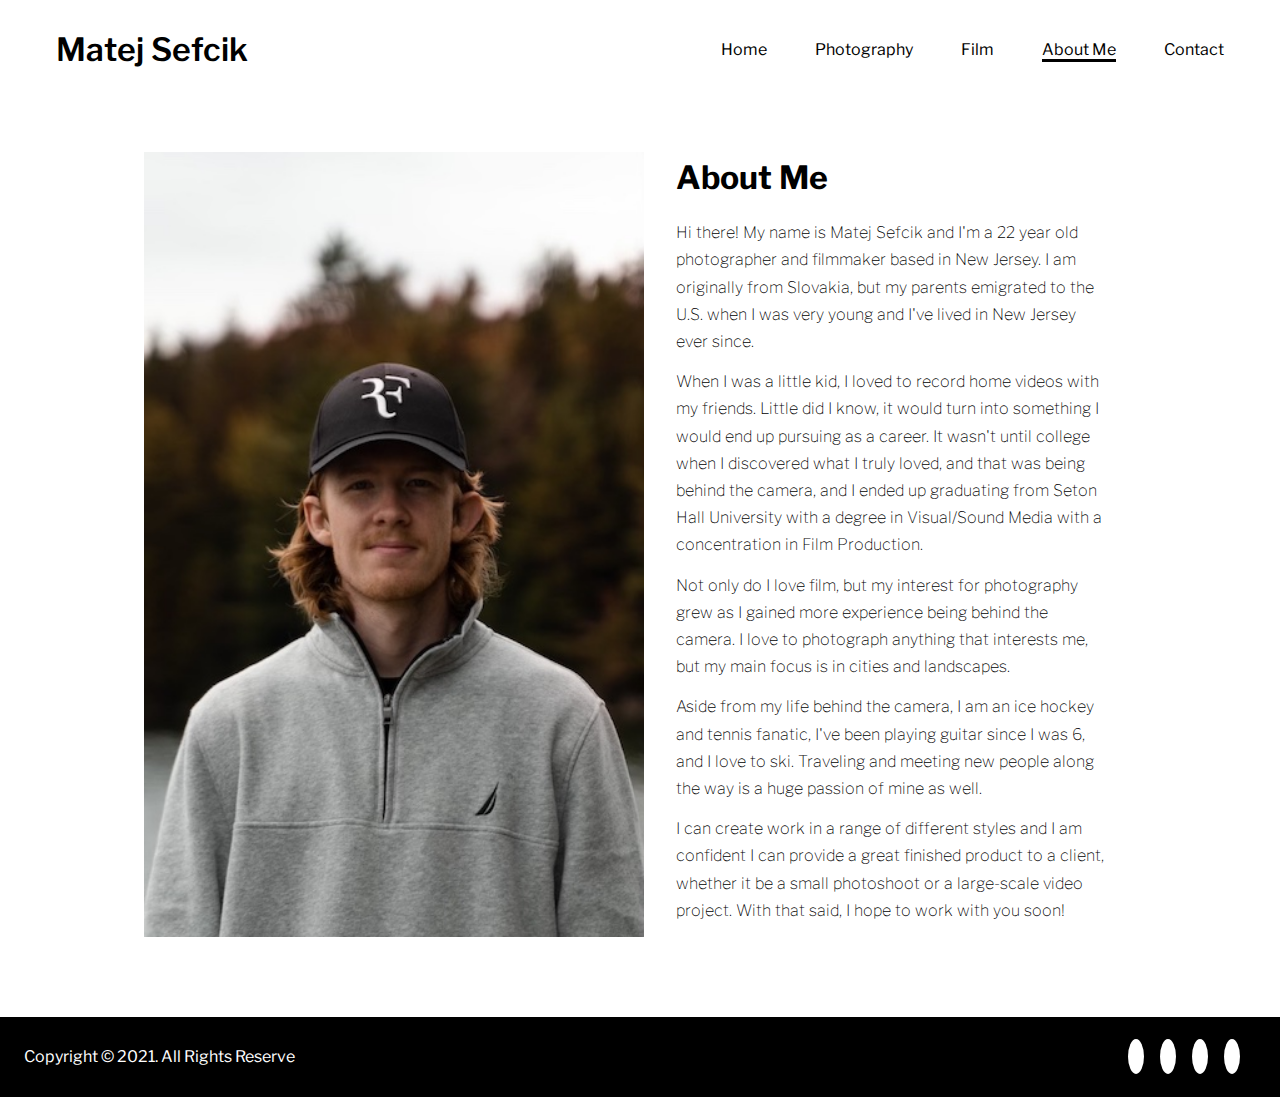
==== commit 41e5ca6b: "changed photo tab to photography tab and changed grid count on photos" ====
--- a/aboutme.html
+++ b/aboutme.html
@@ -31,7 +31,7 @@
           <h1><a href="index.html">Matej Sefcik</a></h1>
           <ul>
             <li><a href="index.html">Home</a></li>
-            <li><a href="portraits.html">Photos</a></li>
+            <li><a href="portraits.html">Photography</a></li>
             <li><a href="film.html">Film</a></li>
             <li><a href="#" class="current">About Me</a></li>
             <li><a href="contact.html">Contact</a></li>
--- a/style.css
+++ b/style.css
@@ -134,7 +134,7 @@
 
 /* Photos */
 .photos {
-  column-count: 3;
+  column-count: 5;
   align-items: center;
   padding: 0 4rem 3rem 4rem;
 }
@@ -237,16 +237,17 @@
 
 /* Film */
 #film {
+  padding: 0 3rem 0 5rem;
   height: 100%;
   display: grid;
   grid-template-columns: repeat(2, 1fr);
 }
 .films {
-  padding: 3rem 5rem 3rem 5rem;
+  padding: 2rem;
   text-align: center;
 }
 .films video {
-  width: 500px;
+  width: 600px;
   height: auto;
   cursor: pointer;
 }
@@ -257,10 +258,12 @@
 @media (max-width: 500px) {
   #film {
     height: 100%;
+    width: auto;
     grid-template-columns: 1fr;
   }
   .films {
-    padding: 0 0.5rem;
+    padding: 0.5rem;
+    margin-bottom: 1.5rem;
   }
   .films video {
     width: 100%;
